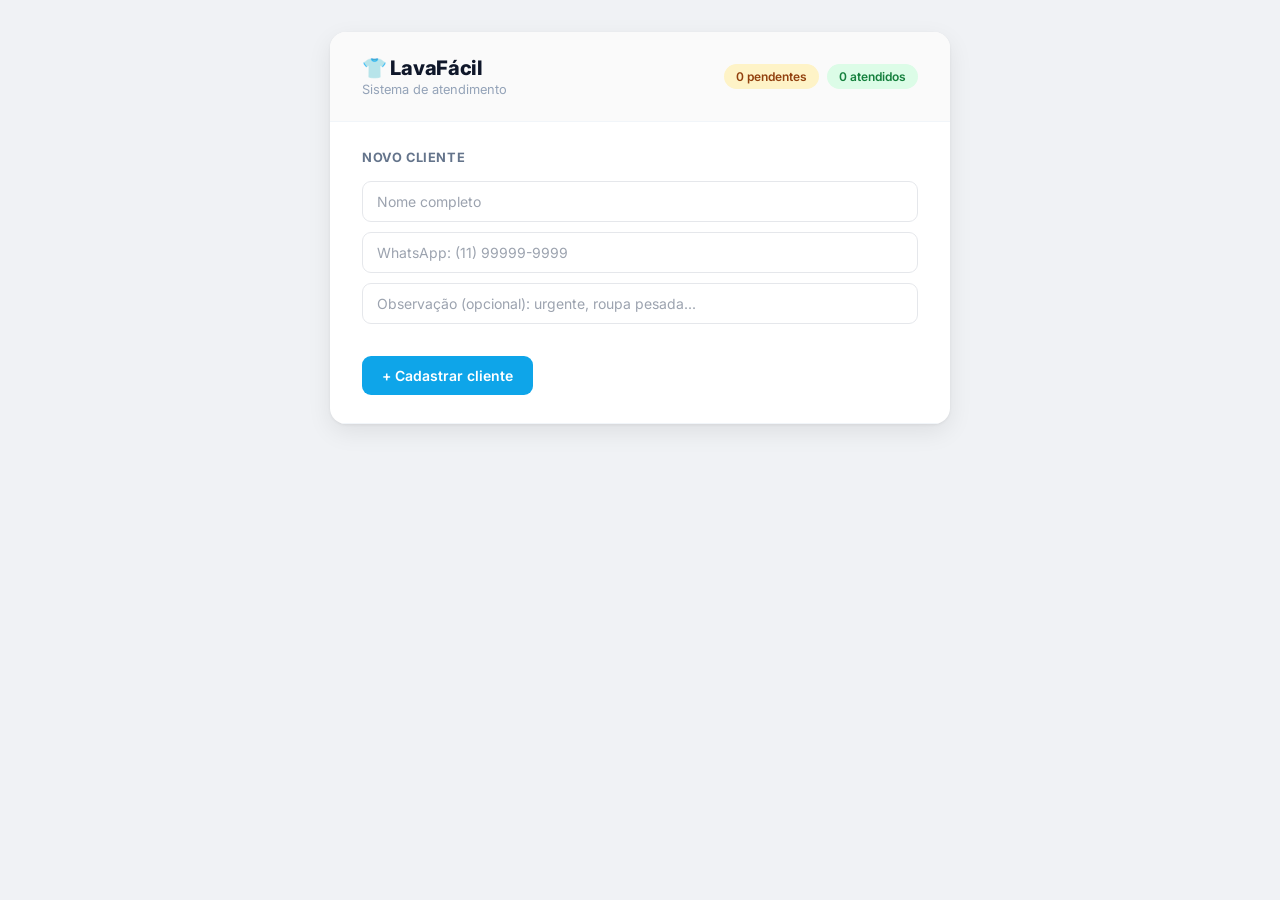
==== index.html @ ded73e83 "Add files via upload" ====
<!DOCTYPE html>
<html lang="pt-BR">
<head>
  <meta charset="UTF-8">
  <meta name="viewport" content="width=device-width, initial-scale=1.0">
  <title>LavaFácil — Atendimento</title>
  <link rel="preconnect" href="https://fonts.googleapis.com">
  <link rel="preconnect" href="https://fonts.gstatic.com" crossorigin>
  <link href="https://fonts.googleapis.com/css2?family=Inter:wght@400;500;600;700;800&display=swap" rel="stylesheet">
  <link rel="stylesheet" href="style.css">
</head>
<body>

  <div class="painel">

    <!-- Cabeçalho -->
    <header class="painel-header">
      <div>
        <h1>👕 LavaFácil</h1>
        <p class="painel-subtitulo">Sistema de atendimento</p>
      </div>
      <div class="painel-badges">
        <span class="painel-badge badge-pendente" id="badge-pendentes">0 pendentes</span>
        <span class="painel-badge badge-atendido" id="badge-atendidos">0 atendidos</span>
      </div>
    </header>

    <!-- Formulário de cadastro -->
    <section class="secao">
      <h2 class="secao-titulo">Novo cliente</h2>
      <div class="form-grid">
        <input type="text" id="nome"     class="input-field" placeholder="Nome completo">
        <input type="tel"  id="telefone" class="input-field" placeholder="WhatsApp: (11) 99999-9999">
        <input type="text" id="obs"      class="input-field" placeholder="Observação (opcional): urgente, roupa pesada...">
      </div>
      <p class="input-erro" id="input-erro"></p>
      <button class="btn-cadastrar" onclick="adicionarCliente()">+ Cadastrar cliente</button>
    </section>

    <!-- Listas -->
    <section class="secao" id="lista-section" style="display:none">

      <!-- Ações globais -->
      <div class="lista-header">
        <h2 class="secao-titulo" style="margin-bottom:0">Clientes</h2>
        <div class="lista-acoes">
          <button class="btn-acao btn-copiar"   onclick="copiarContatos(this)">📋 Copiar</button>
          <button class="btn-acao btn-exportar" onclick="exportarDados()">⬇ Exportar</button>
          <button class="btn-acao btn-limpar"   onclick="limparLista()">Limpar tudo</button>
        </div>
      </div>

      <!-- Pendentes -->
      <div class="sublista">
        <p class="sublista-titulo pendente">⏳ Pendentes</p>
        <ul class="lista-clientes" id="lista-pendentes"></ul>
      </div>

      <!-- Atendidos -->
      <div class="sublista" id="sublista-atendidos" style="display:none">
        <p class="sublista-titulo atendido">✅ Atendidos</p>
        <ul class="lista-clientes" id="lista-atendidos"></ul>
      </div>

    </section>

  </div>

  <script src="script.js"></script>
</body>
</html>
---- style.css ----
*, *::before, *::after {
  box-sizing: border-box;
  margin: 0;
  padding: 0;
}

body {
  font-family: 'Inter', sans-serif;
  background-color: #f0f2f5;
  min-height: 100vh;
  display: flex;
  justify-content: center;
  padding: 32px 16px;
}

/* ── Painel ── */
.painel {
  background: #ffffff;
  border-radius: 16px;
  width: 100%;
  max-width: 620px;
  height: fit-content;
  box-shadow:
    0 1px 3px rgba(0, 0, 0, 0.06),
    0 8px 24px rgba(0, 0, 0, 0.08);
  overflow: hidden;
}

/* ── Cabeçalho ── */
.painel-header {
  display: flex;
  align-items: center;
  justify-content: space-between;
  padding: 24px 32px;
  border-bottom: 1px solid #f1f5f9;
  background: #fafafa;
}

.painel-header h1 {
  font-size: 1.25rem;
  font-weight: 800;
  color: #0f172a;
  letter-spacing: -0.3px;
}

.painel-subtitulo {
  font-size: 0.8rem;
  color: #94a3b8;
  margin-top: 2px;
}

.painel-badges {
  display: flex;
  gap: 8px;
}

.painel-badge {
  font-size: 12px;
  font-weight: 600;
  padding: 5px 12px;
  border-radius: 99px;
}

.badge-pendente { background: #fef3c7; color: #92400e; }
.badge-atendido { background: #dcfce7; color: #15803d; }

/* ── Seções ── */
.secao {
  padding: 28px 32px;
  border-bottom: 1px solid #f1f5f9;
}

.secao:last-child {
  border-bottom: none;
}

.secao-titulo {
  font-size: 0.8rem;
  font-weight: 700;
  color: #64748b;
  text-transform: uppercase;
  letter-spacing: 0.6px;
  margin-bottom: 16px;
}

/* ── Formulário ── */
.form-grid {
  display: flex;
  flex-direction: column;
  gap: 10px;
  margin-bottom: 8px;
}

.input-field {
  width: 100%;
  padding: 11px 14px;
  font-size: 14px;
  font-family: 'Inter', sans-serif;
  color: #111827;
  border: 1.5px solid #e5e7eb;
  border-radius: 9px;
  outline: none;
  transition: border-color 0.15s ease, box-shadow 0.15s ease;
}

.input-field::placeholder { color: #9ca3af; }

.input-field:focus {
  border-color: #0ea5e9;
  box-shadow: 0 0 0 3px rgba(14, 165, 233, 0.1);
}

.input-field.input-invalido {
  border-color: #ef4444;
  box-shadow: 0 0 0 3px rgba(239, 68, 68, 0.1);
}

.input-erro {
  font-size: 12px;
  font-weight: 500;
  color: #ef4444;
  min-height: 16px;
  margin-bottom: 8px;
  opacity: 0;
  transition: opacity 0.15s ease;
}

.input-erro.visivel { opacity: 1; }

.btn-cadastrar {
  padding: 11px 20px;
  font-size: 14px;
  font-family: 'Inter', sans-serif;
  font-weight: 600;
  color: #ffffff;
  background: #0ea5e9;
  border: none;
  border-radius: 9px;
  cursor: pointer;
  transition: all 0.15s ease;
}

.btn-cadastrar:hover {
  background: #0284c7;
  transform: translateY(-1px);
}

.btn-cadastrar:active { transform: translateY(0); }

/* ── Cabeçalho da lista ── */
.lista-header {
  display: flex;
  align-items: center;
  justify-content: space-between;
  margin-bottom: 16px;
  flex-wrap: wrap;
  gap: 8px;
}

.lista-header .secao-titulo { margin-bottom: 0; }

.lista-acoes {
  display: flex;
  gap: 8px;
  align-items: center;
}

.btn-acao {
  font-size: 12px;
  font-family: 'Inter', sans-serif;
  font-weight: 600;
  border: none;
  border-radius: 6px;
  padding: 5px 10px;
  cursor: pointer;
  transition: background 0.15s ease;
}

.btn-copiar   { color: #15803d; background: #dcfce7; }
.btn-copiar:hover { background: #bbf7d0; }

.btn-exportar { color: #0369a1; background: #e0f2fe; }
.btn-exportar:hover { background: #bae6fd; }

.btn-limpar   { color: #94a3b8; background: none; }
.btn-limpar:hover { color: #ef4444; background: #fee2e2; }

/* ── Itens de cliente ── */
.lista-clientes {
  list-style: none;
  display: flex;
  flex-direction: column;
  gap: 10px;
}

.cliente-item {
  display: flex;
  align-items: center;
  justify-content: space-between;
  gap: 12px;
  background: #f8fafc;
  border: 1px solid #e2e8f0;
  border-radius: 11px;
  padding: 14px 16px;
  transition: border-color 0.15s ease;
}

.cliente-item:hover { border-color: #cbd5e1; }

.cliente-info {
  display: flex;
  flex-direction: column;
  gap: 3px;
  min-width: 0;
}

.cliente-nome {
  font-size: 0.9rem;
  font-weight: 600;
  color: #1e293b;
}

.cliente-tel {
  font-size: 0.8rem;
  color: #64748b;
}

.cliente-obs {
  font-size: 0.75rem;
  font-weight: 500;
  color: #b45309;
  background: #fef3c7;
  border-radius: 4px;
  padding: 2px 6px;
  width: fit-content;
  margin-top: 2px;
}

.cliente-acoes {
  display: flex;
  align-items: center;
  gap: 8px;
  flex-shrink: 0;
}

.btn-whatsapp {
  display: flex;
  align-items: center;
  gap: 5px;
  padding: 7px 12px;
  font-size: 13px;
  font-family: 'Inter', sans-serif;
  font-weight: 600;
  color: #15803d;
  background: #dcfce7;
  border: none;
  border-radius: 7px;
  cursor: pointer;
  white-space: nowrap;
  transition: all 0.15s ease;
}

.btn-whatsapp:hover {
  background: #25d366;
  color: #ffffff;
}

.btn-remover {
  font-size: 12px;
  color: #cbd5e1;
  background: none;
  border: none;
  cursor: pointer;
  padding: 4px 6px;
  border-radius: 5px;
  transition: color 0.15s ease, background 0.15s ease;
}

.btn-remover:hover {
  color: #ef4444;
  background: #fee2e2;
}

/* ── Sublistas ── */
.sublista {
  margin-top: 20px;
}

.sublista-titulo {
  font-size: 0.75rem;
  font-weight: 700;
  text-transform: uppercase;
  letter-spacing: 0.6px;
  margin-bottom: 10px;
  padding-bottom: 8px;
  border-bottom: 1px solid #f1f5f9;
}

.sublista-titulo.pendente { color: #92400e; }
.sublista-titulo.atendido { color: #15803d; }

/* ── Item atendido ── */
.cliente-item.atendido {
  background: #f0fdf4;
  border-color: #bbf7d0;
}

.cliente-item.atendido .cliente-nome { color: #64748b; }
.cliente-item.atendido .cliente-tel  { color: #94a3b8; }

/* ── Botão atendido ── */
.btn-atender {
  padding: 6px 10px;
  font-size: 12px;
  font-family: 'Inter', sans-serif;
  font-weight: 600;
  color: #15803d;
  background: #dcfce7;
  border: none;
  border-radius: 6px;
  cursor: pointer;
  white-space: nowrap;
  transition: all 0.15s ease;
}

.btn-atender:hover {
  background: #25d366;
  color: #ffffff;
}

/* ── Botão reabrir ── */
.btn-reabrir {
  padding: 6px 10px;
  font-size: 12px;
  font-family: 'Inter', sans-serif;
  font-weight: 600;
  color: #64748b;
  background: #f1f5f9;
  border: none;
  border-radius: 6px;
  cursor: pointer;
  white-space: nowrap;
  transition: all 0.15s ease;
}

.btn-reabrir:hover {
  background: #e2e8f0;
  color: #334155;
}

/* ── Lista vazia ── */
.lista-vazia {
  font-size: 0.85rem;
  color: #94a3b8;
  padding: 12px 0;
  text-align: center;
}

/* ── Destaque duplicado ── */
@keyframes destaque-pulse {
  0%   { background: #fef9c3; border-color: #fbbf24; }
  100% { background: #f8fafc; border-color: #e2e8f0; }
}

.cliente-item.destaque {
  animation: destaque-pulse 1.5s ease forwards;
}
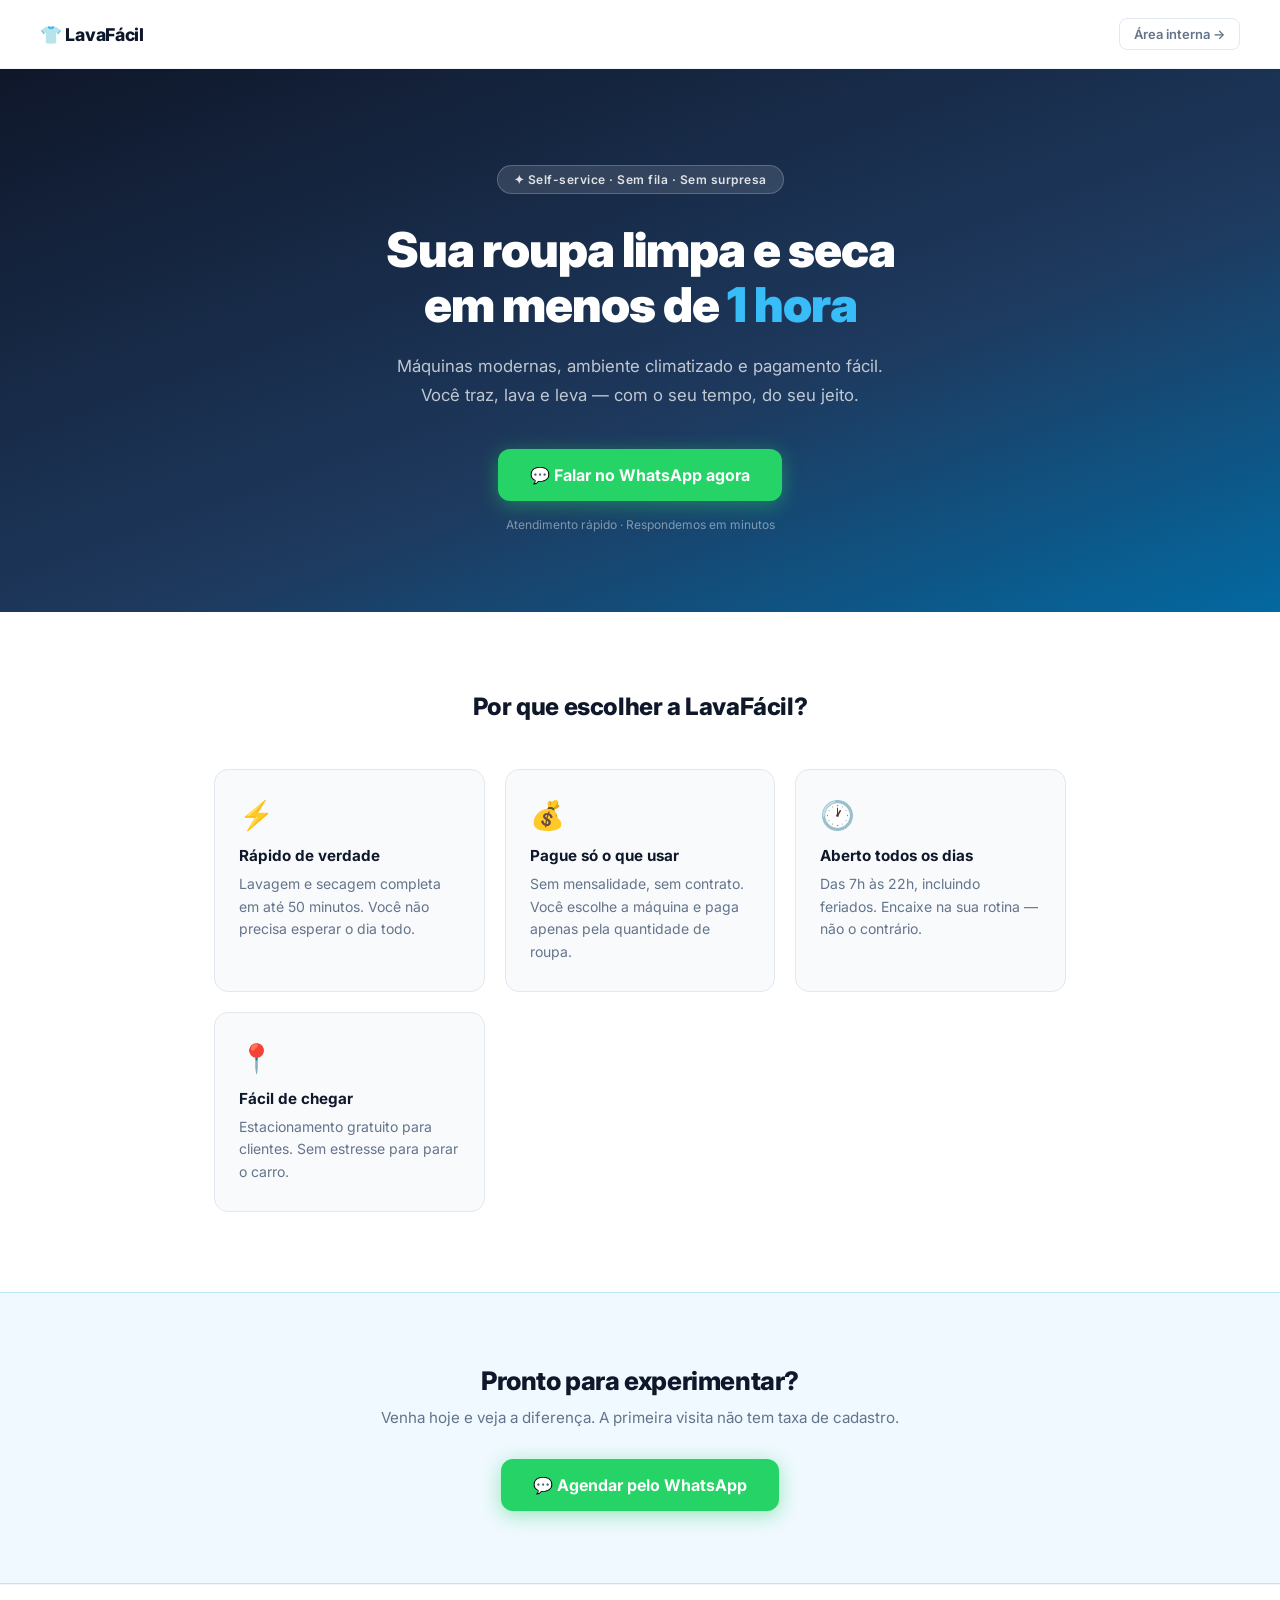
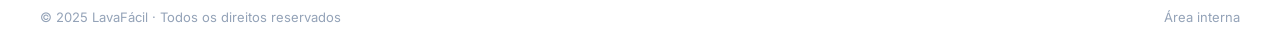
==== commit 3bee05ad: "Add files via upload" ====
--- a/index.html
+++ b/index.html
@@ -3,69 +3,88 @@
 <head>
   <meta charset="UTF-8">
   <meta name="viewport" content="width=device-width, initial-scale=1.0">
-  <title>LavaFácil — Atendimento</title>
+  <title>LavaFácil — Lavanderia Self-Service</title>
   <link rel="preconnect" href="https://fonts.googleapis.com">
   <link rel="preconnect" href="https://fonts.gstatic.com" crossorigin>
-  <link href="https://fonts.googleapis.com/css2?family=Inter:wght@400;500;600;700;800&display=swap" rel="stylesheet">
-  <link rel="stylesheet" href="style.css">
+  <link href="https://fonts.googleapis.com/css2?family=Inter:wght@400;500;600;700;800;900&display=swap" rel="stylesheet">
+  <link rel="stylesheet" href="landing.css">
 </head>
 <body>
 
-  <div class="painel">
+  <!-- Barra de navegação -->
+  <nav class="navbar">
+    <span class="nav-logo">👕 LavaFácil</span>
+    <a class="nav-painel" href="painel.html">Área interna →</a>
+  </nav>
 
-    <!-- Cabeçalho -->
-    <header class="painel-header">
-      <div>
-        <h1>👕 LavaFácil</h1>
-        <p class="painel-subtitulo">Sistema de atendimento</p>
-      </div>
-      <div class="painel-badges">
-        <span class="painel-badge badge-pendente" id="badge-pendentes">0 pendentes</span>
-        <span class="painel-badge badge-atendido" id="badge-atendidos">0 atendidos</span>
-      </div>
-    </header>
+  <!-- Hero -->
+  <section class="hero">
+    <div class="hero-conteudo">
+      <div class="hero-badge">✦ Self-service · Sem fila · Sem surpresa</div>
+      <h1 class="hero-titulo">
+        Sua roupa limpa e seca<br>em menos de <span class="destaque">1 hora</span>
+      </h1>
+      <p class="hero-subtitulo">
+        Máquinas modernas, ambiente climatizado e pagamento fácil.
+        Você traz, lava e leva — com o seu tempo, do seu jeito.
+      </p>
+      <a class="btn-hero"
+         href="https://wa.me/5511999999999?text=Olá!%20Vi%20o%20site%20e%20quero%20saber%20mais%20sobre%20a%20LavaFácil."
+         target="_blank">
+        💬 Falar no WhatsApp agora
+      </a>
+      <p class="hero-aviso">Atendimento rápido · Respondemos em minutos</p>
+    </div>
+  </section>
 
-    <!-- Formulário de cadastro -->
-    <section class="secao">
-      <h2 class="secao-titulo">Novo cliente</h2>
-      <div class="form-grid">
-        <input type="text" id="nome"     class="input-field" placeholder="Nome completo">
-        <input type="tel"  id="telefone" class="input-field" placeholder="WhatsApp: (11) 99999-9999">
-        <input type="text" id="obs"      class="input-field" placeholder="Observação (opcional): urgente, roupa pesada...">
-      </div>
-      <p class="input-erro" id="input-erro"></p>
-      <button class="btn-cadastrar" onclick="adicionarCliente()">+ Cadastrar cliente</button>
-    </section>
+  <!-- Benefícios -->
+  <section class="beneficios">
+    <h2 class="beneficios-titulo">Por que escolher a LavaFácil?</h2>
+    <div class="beneficios-grid">
 
-    <!-- Listas -->
-    <section class="secao" id="lista-section" style="display:none">
-
-      <!-- Ações globais -->
-      <div class="lista-header">
-        <h2 class="secao-titulo" style="margin-bottom:0">Clientes</h2>
-        <div class="lista-acoes">
-          <button class="btn-acao btn-copiar"   onclick="copiarContatos(this)">📋 Copiar</button>
-          <button class="btn-acao btn-exportar" onclick="exportarDados()">⬇ Exportar</button>
-          <button class="btn-acao btn-limpar"   onclick="limparLista()">Limpar tudo</button>
-        </div>
+      <div class="card-beneficio">
+        <div class="card-icone">⚡</div>
+        <h3>Rápido de verdade</h3>
+        <p>Lavagem e secagem completa em até 50 minutos. Você não precisa esperar o dia todo.</p>
       </div>
 
-      <!-- Pendentes -->
-      <div class="sublista">
-        <p class="sublista-titulo pendente">⏳ Pendentes</p>
-        <ul class="lista-clientes" id="lista-pendentes"></ul>
+      <div class="card-beneficio">
+        <div class="card-icone">💰</div>
+        <h3>Pague só o que usar</h3>
+        <p>Sem mensalidade, sem contrato. Você escolhe a máquina e paga apenas pela quantidade de roupa.</p>
       </div>
 
-      <!-- Atendidos -->
-      <div class="sublista" id="sublista-atendidos" style="display:none">
-        <p class="sublista-titulo atendido">✅ Atendidos</p>
-        <ul class="lista-clientes" id="lista-atendidos"></ul>
+      <div class="card-beneficio">
+        <div class="card-icone">🕐</div>
+        <h3>Aberto todos os dias</h3>
+        <p>Das 7h às 22h, incluindo feriados. Encaixe na sua rotina — não o contrário.</p>
       </div>
 
-    </section>
+      <div class="card-beneficio">
+        <div class="card-icone">📍</div>
+        <h3>Fácil de chegar</h3>
+        <p>Estacionamento gratuito para clientes. Sem estresse para parar o carro.</p>
+      </div>
 
-  </div>
+    </div>
+  </section>
 
-  <script src="script.js"></script>
+  <!-- CTA final -->
+  <section class="cta-final">
+    <h2>Pronto para experimentar?</h2>
+    <p>Venha hoje e veja a diferença. A primeira visita não tem taxa de cadastro.</p>
+    <a class="btn-hero"
+       href="https://wa.me/5511999999999?text=Olá!%20Quero%20agendar%20minha%20primeira%20visita%20na%20LavaFácil."
+       target="_blank">
+      💬 Agendar pelo WhatsApp
+    </a>
+  </section>
+
+  <!-- Rodapé -->
+  <footer class="footer">
+    <span>© 2025 LavaFácil · Todos os direitos reservados</span>
+    <a href="painel.html" class="footer-painel">Área interna</a>
+  </footer>
+
 </body>
 </html>
--- a/landing.css
+++ b/landing.css
@@ -0,0 +1,225 @@
+*, *::before, *::after {
+  box-sizing: border-box;
+  margin: 0;
+  padding: 0;
+}
+
+body {
+  font-family: 'Inter', sans-serif;
+  background-color: #ffffff;
+  color: #1e293b;
+}
+
+/* ── Navbar ── */
+.navbar {
+  display: flex;
+  align-items: center;
+  justify-content: space-between;
+  padding: 18px 40px;
+  border-bottom: 1px solid #f1f5f9;
+  position: sticky;
+  top: 0;
+  background: rgba(255, 255, 255, 0.92);
+  backdrop-filter: blur(8px);
+  z-index: 10;
+}
+
+.nav-logo {
+  font-size: 1.1rem;
+  font-weight: 800;
+  color: #0f172a;
+  letter-spacing: -0.3px;
+}
+
+.nav-painel {
+  font-size: 13px;
+  font-weight: 600;
+  color: #64748b;
+  text-decoration: none;
+  padding: 7px 14px;
+  border-radius: 8px;
+  border: 1px solid #e2e8f0;
+  transition: all 0.15s ease;
+}
+
+.nav-painel:hover {
+  background: #f8fafc;
+  color: #334155;
+}
+
+/* ── Hero ── */
+.hero {
+  background: linear-gradient(160deg, #0f172a 0%, #1e3a5f 60%, #0369a1 100%);
+  padding: 96px 24px 80px;
+  text-align: center;
+}
+
+.hero-conteudo {
+  max-width: 640px;
+  margin: 0 auto;
+}
+
+.hero-badge {
+  display: inline-block;
+  background: rgba(255, 255, 255, 0.12);
+  color: rgba(255, 255, 255, 0.85);
+  font-size: 12px;
+  font-weight: 600;
+  letter-spacing: 0.5px;
+  padding: 6px 16px;
+  border-radius: 99px;
+  border: 1px solid rgba(255, 255, 255, 0.2);
+  margin-bottom: 28px;
+}
+
+.hero-titulo {
+  font-size: clamp(2rem, 5vw, 3rem);
+  font-weight: 900;
+  color: #ffffff;
+  line-height: 1.15;
+  letter-spacing: -1px;
+  margin-bottom: 20px;
+}
+
+.hero-titulo .destaque {
+  color: #38bdf8;
+}
+
+.hero-subtitulo {
+  font-size: 1.05rem;
+  color: rgba(255, 255, 255, 0.72);
+  line-height: 1.7;
+  margin-bottom: 40px;
+  max-width: 520px;
+  margin-left: auto;
+  margin-right: auto;
+}
+
+.btn-hero {
+  display: inline-block;
+  padding: 16px 32px;
+  font-size: 16px;
+  font-family: 'Inter', sans-serif;
+  font-weight: 700;
+  color: #ffffff;
+  background: #25d366;
+  border-radius: 12px;
+  text-decoration: none;
+  box-shadow: 0 4px 20px rgba(37, 211, 102, 0.45);
+  transition: all 0.18s ease;
+}
+
+.btn-hero:hover {
+  background: #20be5c;
+  transform: translateY(-2px);
+  box-shadow: 0 8px 28px rgba(37, 211, 102, 0.5);
+}
+
+.btn-hero:active {
+  transform: translateY(0);
+}
+
+.hero-aviso {
+  margin-top: 16px;
+  font-size: 12px;
+  color: rgba(255, 255, 255, 0.45);
+}
+
+/* ── Benefícios ── */
+.beneficios {
+  padding: 80px 24px;
+  max-width: 900px;
+  margin: 0 auto;
+}
+
+.beneficios-titulo {
+  font-size: 1.5rem;
+  font-weight: 800;
+  color: #0f172a;
+  text-align: center;
+  letter-spacing: -0.4px;
+  margin-bottom: 48px;
+}
+
+.beneficios-grid {
+  display: grid;
+  grid-template-columns: repeat(auto-fit, minmax(200px, 1fr));
+  gap: 20px;
+}
+
+.card-beneficio {
+  background: #f8fafc;
+  border: 1px solid #e2e8f0;
+  border-radius: 14px;
+  padding: 28px 24px;
+  transition: box-shadow 0.2s ease, transform 0.2s ease;
+}
+
+.card-beneficio:hover {
+  box-shadow: 0 8px 24px rgba(0, 0, 0, 0.07);
+  transform: translateY(-2px);
+}
+
+.card-icone {
+  font-size: 1.75rem;
+  margin-bottom: 14px;
+}
+
+.card-beneficio h3 {
+  font-size: 0.95rem;
+  font-weight: 700;
+  color: #0f172a;
+  margin-bottom: 8px;
+}
+
+.card-beneficio p {
+  font-size: 0.875rem;
+  color: #64748b;
+  line-height: 1.6;
+}
+
+/* ── CTA final ── */
+.cta-final {
+  background: #f0f9ff;
+  border-top: 1px solid #bae6fd;
+  border-bottom: 1px solid #bae6fd;
+  text-align: center;
+  padding: 72px 24px;
+}
+
+.cta-final h2 {
+  font-size: 1.6rem;
+  font-weight: 800;
+  color: #0f172a;
+  letter-spacing: -0.4px;
+  margin-bottom: 12px;
+}
+
+.cta-final p {
+  font-size: 0.95rem;
+  color: #64748b;
+  margin-bottom: 32px;
+}
+
+/* ── Footer ── */
+.footer {
+  display: flex;
+  align-items: center;
+  justify-content: space-between;
+  padding: 24px 40px;
+  font-size: 13px;
+  color: #94a3b8;
+  border-top: 1px solid #f1f5f9;
+  flex-wrap: wrap;
+  gap: 8px;
+}
+
+.footer-painel {
+  color: #94a3b8;
+  text-decoration: none;
+  transition: color 0.15s ease;
+}
+
+.footer-painel:hover {
+  color: #0ea5e9;
+}
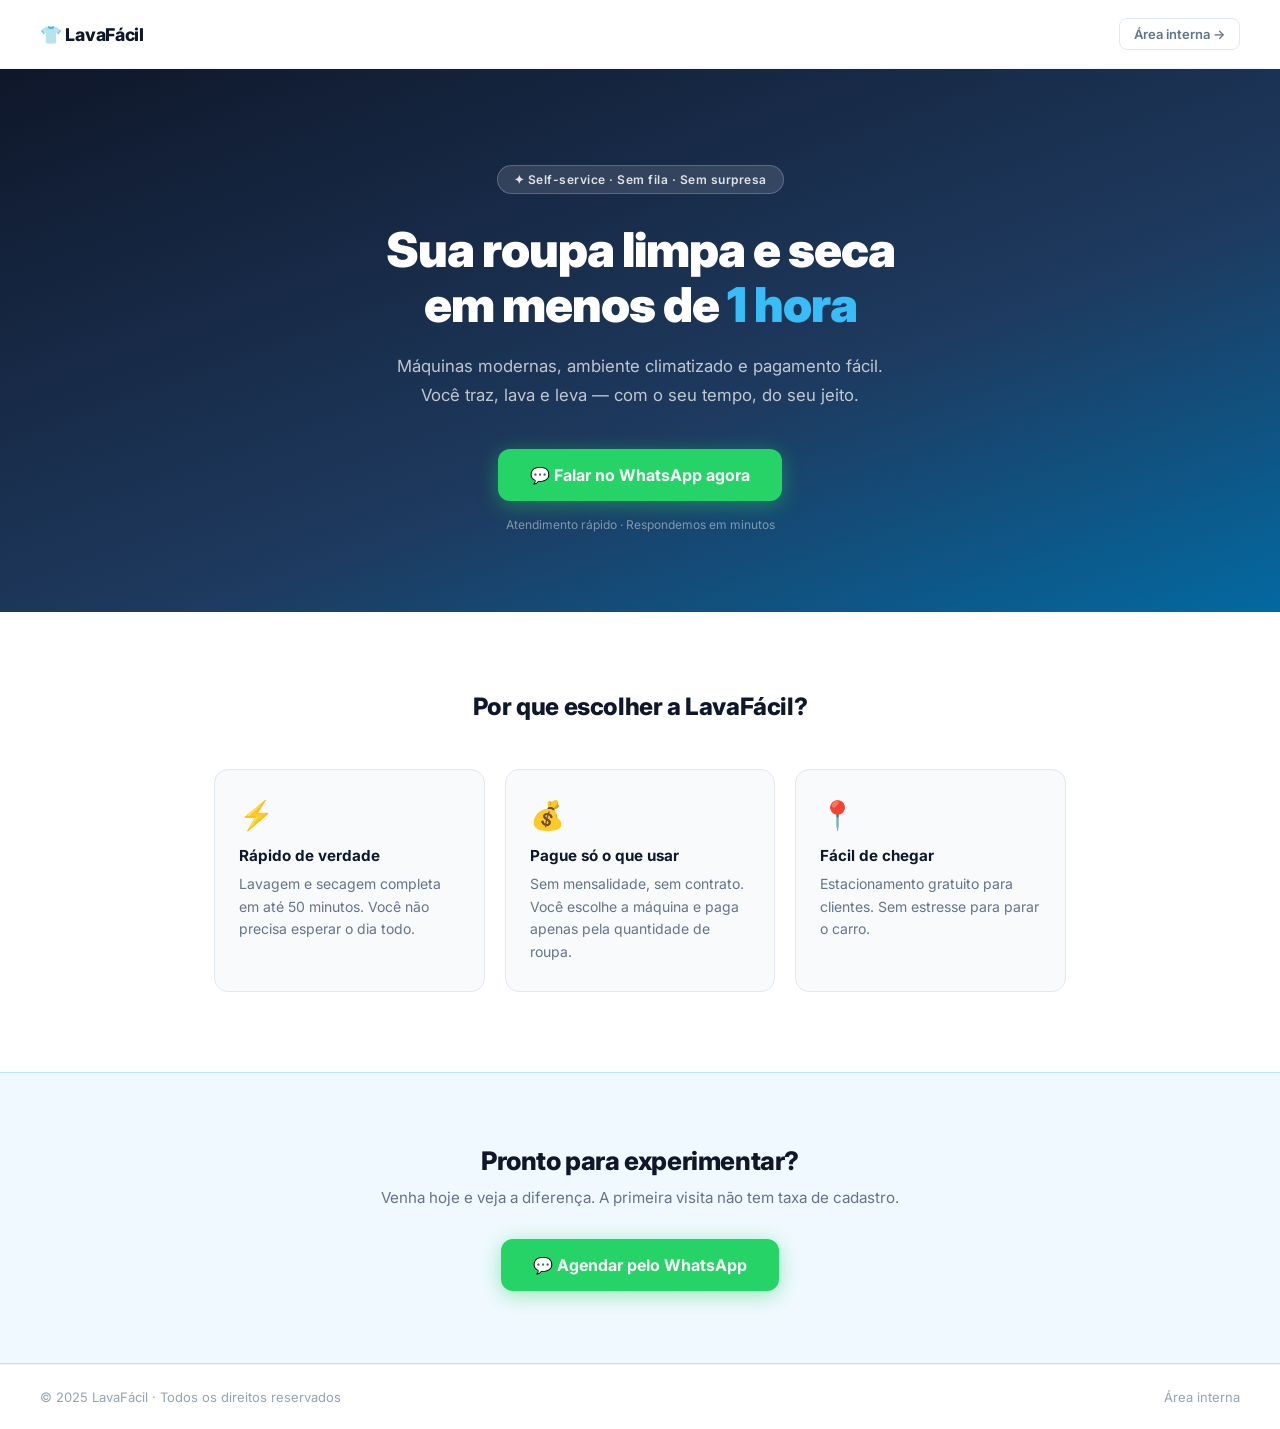
==== commit f6aeac02: "Remove daily opening hours benefit card Testando tirar o horario" ====
--- a/index.html
+++ b/index.html
@@ -3,7 +3,7 @@
 <head>
   <meta charset="UTF-8">
   <meta name="viewport" content="width=device-width, initial-scale=1.0">
-  <title>LavaFácil — Lavanderia Self-Service</title>
+  <title>Lava Fácil — Lavanderia Self-Service</title>
   <link rel="preconnect" href="https://fonts.googleapis.com">
   <link rel="preconnect" href="https://fonts.gstatic.com" crossorigin>
   <link href="https://fonts.googleapis.com/css2?family=Inter:wght@400;500;600;700;800;900&display=swap" rel="stylesheet">
@@ -54,11 +54,6 @@
         <p>Sem mensalidade, sem contrato. Você escolhe a máquina e paga apenas pela quantidade de roupa.</p>
       </div>
 
-      <div class="card-beneficio">
-        <div class="card-icone">🕐</div>
-        <h3>Aberto todos os dias</h3>
-        <p>Das 7h às 22h, incluindo feriados. Encaixe na sua rotina — não o contrário.</p>
-      </div>
 
       <div class="card-beneficio">
         <div class="card-icone">📍</div>
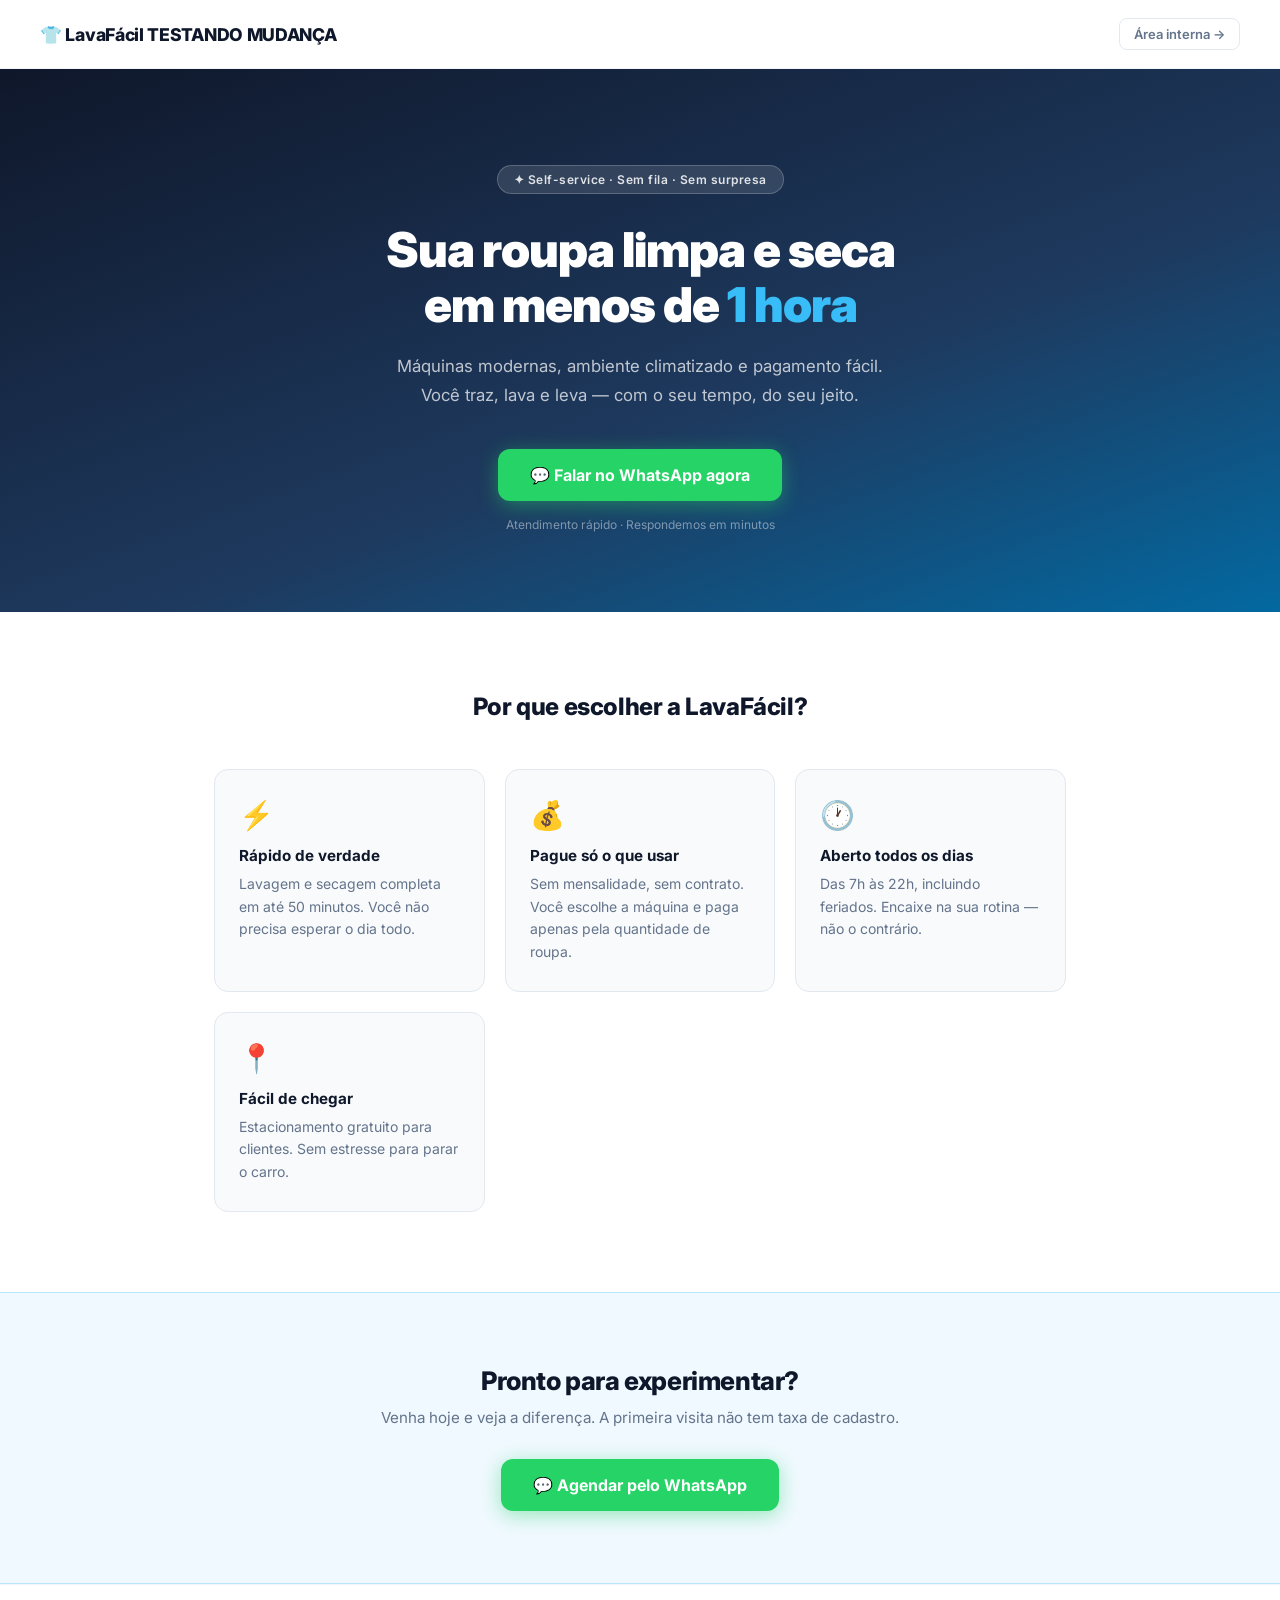
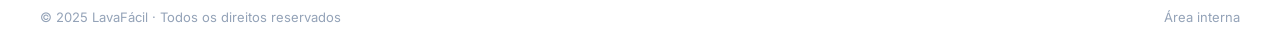
==== commit 6fa847b4: "coloquei a palavra TESTANDO do lado do lavafacil" ====
--- a/index.html
+++ b/index.html
@@ -13,7 +13,7 @@
 
   <!-- Barra de navegação -->
   <nav class="navbar">
-    <span class="nav-logo">👕 LavaFácil</span>
+    <span class="nav-logo">👕 LavaFácil TESTANDO MUDANÇA</span>
     <a class="nav-painel" href="painel.html">Área interna →</a>
   </nav>
 
@@ -54,6 +54,11 @@
         <p>Sem mensalidade, sem contrato. Você escolhe a máquina e paga apenas pela quantidade de roupa.</p>
       </div>
 
+      <div class="card-beneficio">
+        <div class="card-icone">🕐</div>
+        <h3>Aberto todos os dias</h3>
+        <p>Das 7h às 22h, incluindo feriados. Encaixe na sua rotina — não o contrário.</p>
+      </div>
 
       <div class="card-beneficio">
         <div class="card-icone">📍</div>
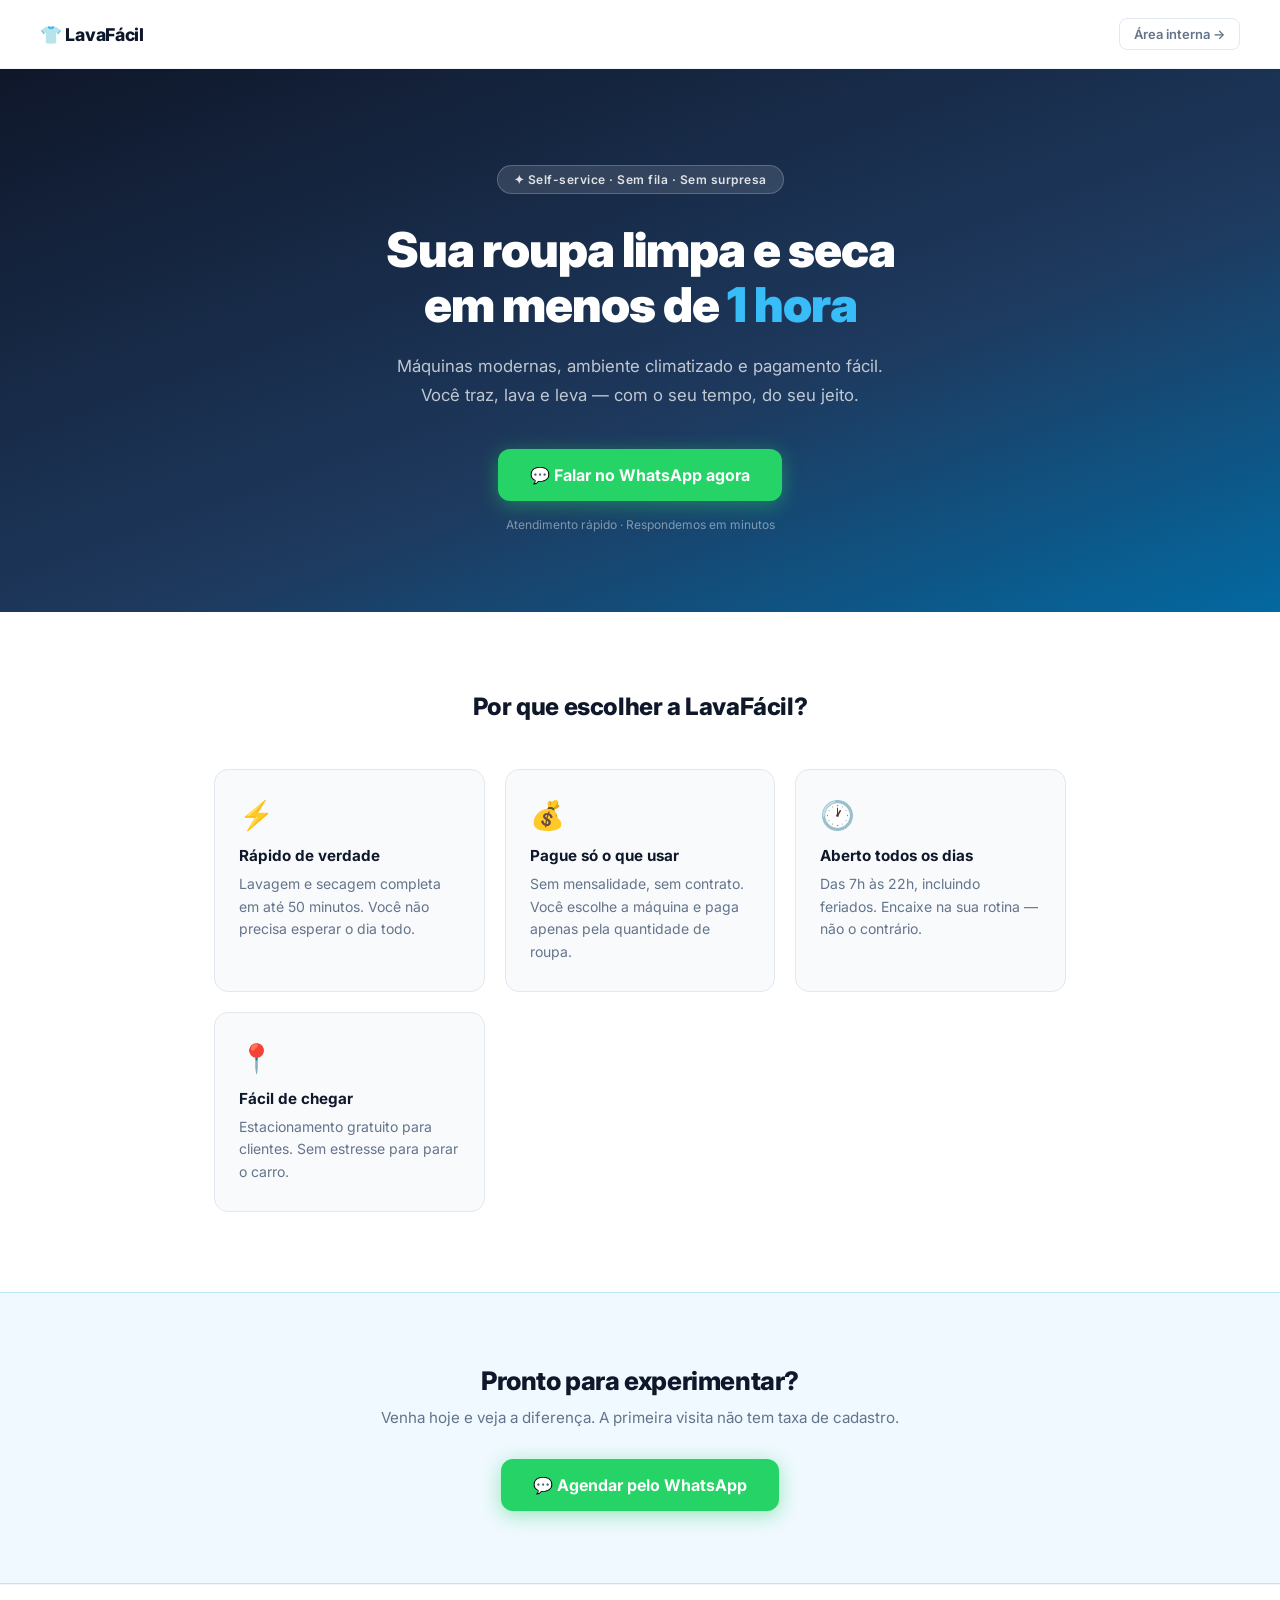
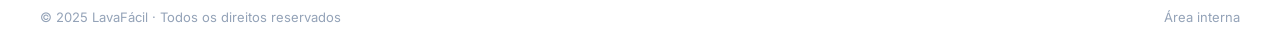
==== commit f1b989cc: "desfiz a mudança teste" ====
--- a/index.html
+++ b/index.html
@@ -13,7 +13,7 @@
 
   <!-- Barra de navegação -->
   <nav class="navbar">
-    <span class="nav-logo">👕 LavaFácil TESTANDO MUDANÇA</span>
+    <span class="nav-logo">👕 LavaFácil</span>
     <a class="nav-painel" href="painel.html">Área interna →</a>
   </nav>
 
